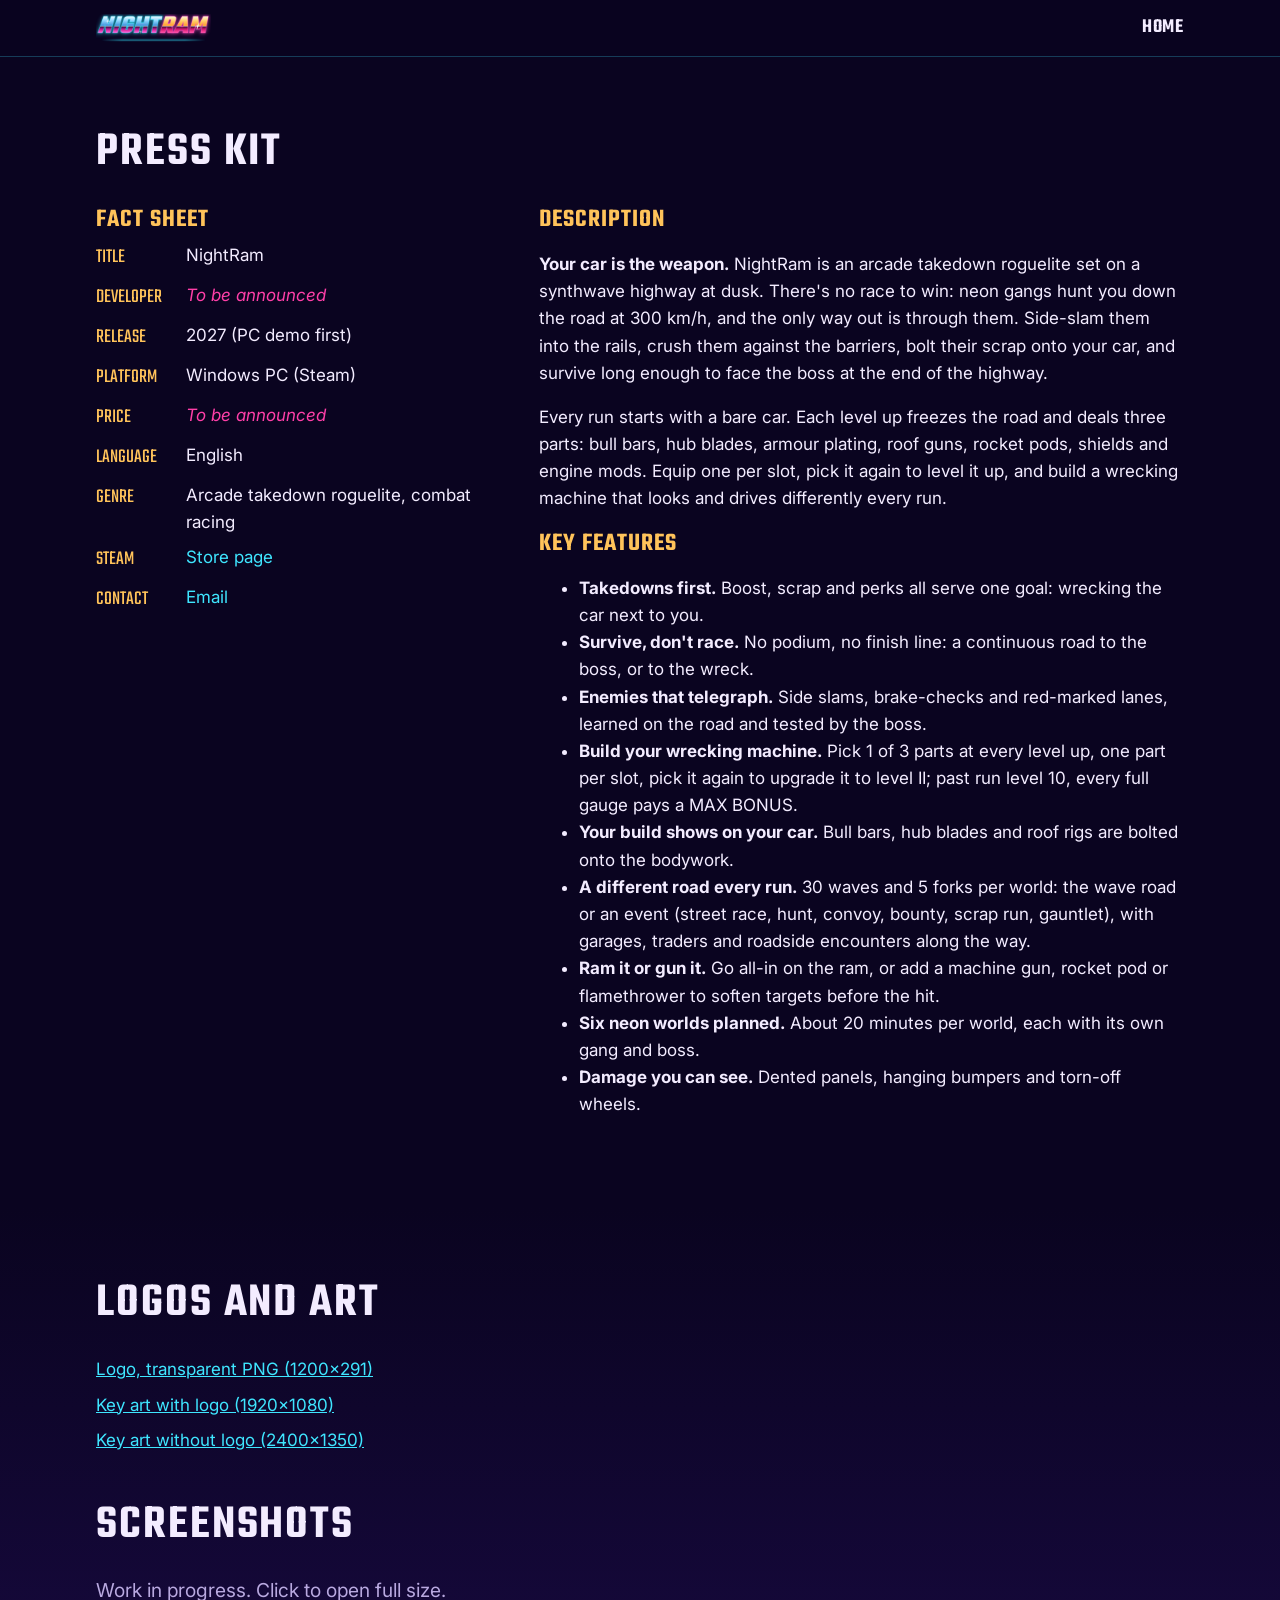
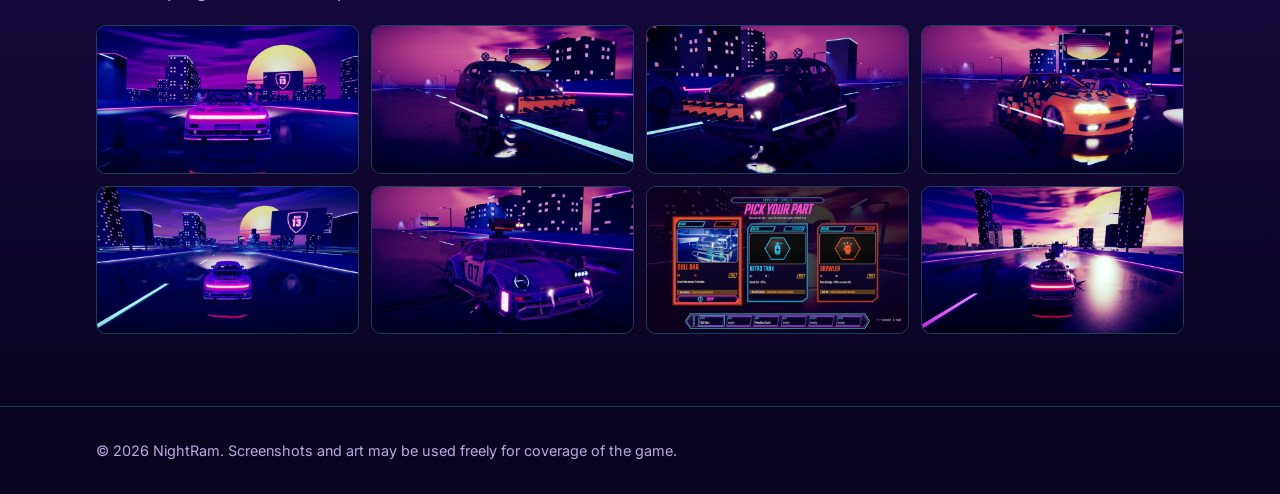
==== press/index.html @ f0ae3eab "NightRam website: one page + press kit, stills and animated loops (plain files, no LFS), GitHub Page" ====
<!doctype html>
<html lang="en">
<head>
  <meta charset="utf-8">
  <meta name="viewport" content="width=device-width, initial-scale=1">
  <title>NightRam Press Kit</title>
  <meta name="description" content="Press kit for NightRam: fact sheet, description, logos and screenshots.">
  <link rel="preconnect" href="https://fonts.googleapis.com">
  <link rel="preconnect" href="https://fonts.gstatic.com" crossorigin>
  <link href="https://fonts.googleapis.com/css2?family=Inter:wght@400;600&family=Teko:wght@500;600&display=swap" rel="stylesheet">
  <link rel="stylesheet" href="../style.css">
</head>
<body>
  <nav class="nav">
    <div class="wrap">
      <a href="../" aria-label="Back to the NightRam home page"><img src="../img/logo.png" alt="NightRam"></a>
      <ul><li><a href="../">Home</a></li></ul>
    </div>
  </nav>

  <section>
    <div class="wrap">
      <h2>Press kit</h2>
      <div class="press-grid">
        <div>
          <h3>Fact sheet</h3>
          <dl class="facts">
            <dt>Title</dt><dd>NightRam</dd>
            <dt>Developer</dt><dd><span class="todo">To be announced</span></dd>
            <dt>Release</dt><dd>2027 (PC demo first)</dd>
            <dt>Platform</dt><dd>Windows PC (Steam)</dd>
            <dt>Price</dt><dd><span class="todo">To be announced</span></dd>
            <dt>Language</dt><dd>English</dd>
            <dt>Genre</dt><dd>Arcade takedown roguelite, combat racing</dd>
            <dt>Steam</dt><dd><a data-link="steam" href="#">Store page</a></dd>
            <dt>Contact</dt><dd><a data-link="contact" href="#">Email</a></dd>
          </dl>
        </div>
        <div>
          <h3>Description</h3>
          <p><strong>Your car is the weapon.</strong> NightRam is an arcade takedown roguelite set on a synthwave
            highway at dusk. There's no race to win: neon gangs hunt you down the road at 300&nbsp;km/h, and the only way
            out is through them. Side-slam them into the rails, crush them against the barriers, bolt their scrap onto
            your car, and survive long enough to face the boss at the end of the highway.</p>
          <p>Every run starts with a bare car. Each level up freezes the road and deals three parts: bull bars,
            hub blades, armour plating, roof guns, rocket pods, shields and engine mods. Equip one per slot, pick it again
            to level it up, and build a wrecking machine that looks and drives differently every run.</p>
          <h3>Key features</h3>
          <ul>
            <li><strong>Takedowns first.</strong> Boost, scrap and perks all serve one goal: wrecking the car next to you.</li>
            <li><strong>Survive, don't race.</strong> No podium, no finish line: a continuous road to the boss, or to the wreck.</li>
            <li><strong>Enemies that telegraph.</strong> Side slams, brake-checks and red-marked lanes, learned on the road and tested by the boss.</li>
            <li><strong>Build your wrecking machine.</strong> Pick 1 of 3 parts at every level up, one part per slot, pick it again to upgrade it to level II; past run level 10, every full gauge pays a MAX BONUS.</li>
            <li><strong>Your build shows on your car.</strong> Bull bars, hub blades and roof rigs are bolted onto the bodywork.</li>
            <li><strong>A different road every run.</strong> 30 waves and 5 forks per world: the wave road or an event (street race, hunt, convoy, bounty, scrap run, gauntlet), with garages, traders and roadside encounters along the way.</li>
            <li><strong>Ram it or gun it.</strong> Go all-in on the ram, or add a machine gun, rocket pod or flamethrower to soften targets before the hit.</li>
            <li><strong>Six neon worlds planned.</strong> About 20 minutes per world, each with its own gang and boss.</li>
            <li><strong>Damage you can see.</strong> Dented panels, hanging bumpers and torn-off wheels.</li>
          </ul>
        </div>
      </div>
    </div>
  </section>

  <section class="alt">
    <div class="wrap">
      <h2>Logos and art</h2>
      <ul class="downloads">
        <li><a href="../img/logo.png" download>Logo, transparent PNG (1200&times;291)</a></li>
        <li><a href="../img/keyart-logo.jpg" download>Key art with logo (1920&times;1080)</a></li>
        <li><a href="../img/hero.jpg" download>Key art without logo (2400&times;1350)</a></li>
      </ul>
      <h2 style="margin-top:48px">Screenshots</h2>
      <p class="lead">Work in progress. Click to open full size.</p>
      <div class="gallery">
        <a href="../img/shot-highway.jpg"><img src="../img/shot-highway.jpg" alt="Highway at sunset" loading="lazy"></a>
        <a href="../img/shot-gang.jpg"><img src="../img/shot-gang.jpg" alt="Raider gang car" loading="lazy"></a>
        <a href="../img/shot-raider.jpg"><img src="../img/shot-raider.jpg" alt="Raider close-up" loading="lazy"></a>
        <a href="../img/shot-desertrat.jpg"><img src="../img/shot-desertrat.jpg" alt="Desert Rat close-up, orange checker livery" loading="lazy"></a>
        <a href="../img/shot-coast.jpg"><img src="../img/shot-coast.jpg" alt="Neon Coast" loading="lazy"></a>
        <a href="../img/shot-build.jpg"><img src="../img/shot-build.jpg" alt="Perk parts on the car" loading="lazy"></a>
        <a href="../img/shot-cards.jpg"><img src="../img/shot-cards.jpg" alt="The level-up part cards" loading="lazy"></a>
        <a href="../img/shot-boss.jpg"><img src="../img/shot-boss.jpg" alt="The Scrap Baron" loading="lazy"></a>
      </div>
    </div>
  </section>

  <footer>
    <div class="wrap"><span>&copy; 2026 NightRam. Screenshots and art may be used freely for coverage of the game.</span></div>
  </footer>
  <script src="../links.js"></script>
  <script src="../lightbox.js"></script>
</body>
</html>
---- style.css ----
:root {
  --bg: #0a0420;
  --bg-2: #140838;
  --ink: #f3ecff;
  --ink-dim: #b9a9e0;
  --cyan: #3fe6ff;
  --pink: #ff3fa8;
  --gold: #ffc35a;
  --line: rgba(63, 230, 255, 0.25);
  --radius: 10px;
  --max: 1120px;
}

* { box-sizing: border-box; }
html { scroll-behavior: smooth; }
body {
  margin: 0;
  background: var(--bg);
  color: var(--ink);
  font: 17px/1.6 "Inter", system-ui, -apple-system, "Segoe UI", sans-serif;
  -webkit-font-smoothing: antialiased;
}
img { max-width: 100%; display: block; }
a { color: var(--cyan); }
h1, h2, h3, .btn, .nav a, .tag {
  font-family: "Teko", "Inter", sans-serif;
  font-weight: 600;
  letter-spacing: 0.04em;
  text-transform: uppercase;
}
h2 { font-size: clamp(2rem, 5vw, 3rem); line-height: 1; margin: 0 0 0.6em; }
h3 { font-size: 1.6rem; line-height: 1.1; margin: 0 0 0.3em; color: var(--gold); }
.wrap { width: 100%; max-width: var(--max); margin: 0 auto; padding: 0 16px; }

/* Nav */
.nav {
  position: sticky; top: 0; z-index: 10;
  background: rgba(10, 4, 32, 0.82);
  backdrop-filter: blur(8px);
  border-bottom: 1px solid var(--line);
}
.nav .wrap { display: flex; align-items: center; justify-content: space-between; height: 56px; gap: 16px; }
.nav img { height: 28px; width: auto; }
.nav ul { list-style: none; display: flex; gap: 20px; margin: 0; padding: 0; }
.nav a { color: var(--ink); text-decoration: none; font-size: 1.25rem; }
.nav a:hover { color: var(--cyan); }
@media (max-width: 640px) { .nav ul li.hide-sm { display: none; } }

/* Hero */
.hero {
  position: relative;
  min-height: min(92vh, 860px);
  display: flex; align-items: flex-end;
  background: url("img/hero.jpg") 70% center / cover no-repeat var(--bg-2);
}
.hero::after {
  content: ""; position: absolute; inset: 0;
  background: linear-gradient(180deg, rgba(10,4,32,0) 35%, rgba(10,4,32,0.85) 78%, var(--bg) 100%),
              linear-gradient(90deg, rgba(10,4,32,0.7) 0%, rgba(10,4,32,0) 60%);
}
.hero .wrap { position: relative; z-index: 1; padding-bottom: 56px; }
.hero .logo { width: min(640px, 100%); margin-left: -8px; }
.hero .pitch { font-size: clamp(1.1rem, 2.4vw, 1.4rem); max-width: 36em; margin: 12px 0 28px; }
.cta { display: flex; flex-wrap: wrap; gap: 12px; align-items: center; }
.btn {
  display: inline-flex; align-items: center; gap: 8px;
  padding: 10px 22px 6px;
  font-size: 1.5rem; line-height: 1;
  border-radius: var(--radius);
  text-decoration: none; color: var(--bg);
  background: linear-gradient(180deg, var(--cyan), #22a8ff);
  box-shadow: 0 0 24px rgba(63, 230, 255, 0.45);
  border: 0; cursor: pointer;
}
.btn:hover { filter: brightness(1.1); }
.btn.alt { background: transparent; color: var(--ink); border: 2px solid var(--pink); box-shadow: 0 0 18px rgba(255, 63, 168, 0.35); }
.btn[aria-disabled="true"] { opacity: 0.55; pointer-events: none; }
.soon { color: var(--ink-dim); font-size: 0.95rem; }

/* Sections */
section { padding: 72px 0; }
section.alt { background: linear-gradient(180deg, var(--bg) 0%, var(--bg-2) 50%, var(--bg) 100%); }
.lead { font-size: 1.2rem; color: var(--ink-dim); max-width: 42em; margin-top: -0.2em; }

.features { display: grid; gap: 40px; margin-top: 40px; }
.feature { display: grid; gap: 24px; align-items: center; grid-template-columns: 1fr; }
.feature img { border-radius: var(--radius); border: 1px solid var(--line); }
@media (min-width: 820px) {
  .feature { grid-template-columns: 1.25fr 1fr; gap: 40px; }
  .features .feature:nth-child(even) { grid-template-columns: 1fr 1.25fr; }
  .features .feature:nth-child(even) > img, .features .feature:nth-child(even) > figure { order: 2; }
}
.feature p { margin: 0; color: var(--ink-dim); }

.tags { display: flex; flex-wrap: wrap; gap: 8px; margin-top: 24px; }
.tag { font-size: 1.1rem; padding: 4px 12px 1px; border: 1px solid var(--line); border-radius: 999px; color: var(--cyan); }

.gallery { display: grid; gap: 12px; grid-template-columns: repeat(auto-fill, minmax(260px, 1fr)); }
.gallery a { display: block; border-radius: var(--radius); overflow: hidden; border: 1px solid var(--line); }
.gallery img { aspect-ratio: 16 / 9; object-fit: cover; width: 100%; transition: transform .25s; }
.gallery a:hover img { transform: scale(1.04); }

.signup { text-align: center; }
.signup .cta { justify-content: center; }

footer { border-top: 1px solid var(--line); padding: 32px 0; color: var(--ink-dim); font-size: 0.9rem; }
footer .wrap { display: flex; flex-wrap: wrap; gap: 12px 24px; justify-content: space-between; }

/* Press kit */
.facts { display: grid; grid-template-columns: max-content 1fr; gap: 8px 24px; margin: 0; }
.facts dt { font-family: "Teko", sans-serif; text-transform: uppercase; font-size: 1.25rem; color: var(--gold); }
.facts dd { margin: 0; }
.todo { color: var(--pink); font-style: italic; }
.press-grid { display: grid; gap: 40px; grid-template-columns: 1fr; }
@media (min-width: 820px) { .press-grid { grid-template-columns: 1fr 1.6fr; } }
.downloads { list-style: none; padding: 0; margin: 0; display: grid; gap: 8px; }
@media (max-width: 480px) { .facts { grid-template-columns: 1fr; gap: 0 0; } .facts dd { margin-bottom: 10px; } }

/* Gallery viewer (lightbox.js) */
.lightbox {
  position: fixed; inset: 0; z-index: 100;
  display: flex; align-items: center; justify-content: center;
  background: rgba(5, 2, 18, 0.92);
  padding: 56px 16px; cursor: zoom-out;
}
.lightbox[hidden] { display: none; }
.lightbox img {
  max-width: min(1600px, 100%); max-height: 100%;
  border-radius: var(--radius); border: 1px solid var(--line);
  box-shadow: 0 0 40px rgba(63, 230, 255, 0.25); cursor: default;
}
.lightbox button {
  position: absolute; border: 0; background: rgba(20, 8, 56, 0.8); color: var(--ink);
  font: 600 2rem/1 "Teko", sans-serif; width: 48px; height: 48px; border-radius: 999px; cursor: pointer;
}
.lightbox button:hover { color: var(--cyan); }
.lb-close { top: 12px; right: 12px; }
.lb-prev { left: 12px; top: 50%; transform: translateY(-50%); }
.lb-next { right: 12px; top: 50%; transform: translateY(-50%); }
@media (max-width: 640px) { .lb-prev, .lb-next { top: auto; bottom: 12px; transform: none; } }

/* Media figures: a still image now, an animated loop when media/<name>.webm|mp4 exists (media.js) */
figure.media { margin: 0; }
figure.media img, figure.media video {
  display: block; width: 100%; aspect-ratio: 16 / 9; object-fit: cover;
  border-radius: var(--radius); border: 1px solid var(--line); background: var(--bg-2);
}

/* Build section (roguelike loop) */
.build-hero { margin-top: 32px; align-items: start; }
@media (min-width: 820px) { .build-hero { grid-template-columns: 1.3fr 1fr; } }
.steps { list-style: none; counter-reset: step; margin: 0; padding: 0; display: grid; gap: 16px; }
.steps li { counter-increment: step; position: relative; padding-left: 44px; }
.steps li::before {
  content: counter(step); position: absolute; left: 0; top: -2px;
  width: 32px; height: 32px; border-radius: 8px; border: 2px solid var(--pink);
  font: 600 1.4rem/30px "Teko", sans-serif; text-align: center; color: var(--pink);
}
.steps h3 { font-size: 1.35rem; margin: 0 0 2px; }
.steps p { margin: 0; color: var(--ink-dim); font-size: 0.97rem; }
.parts-title { margin: 40px 0 0; font-family: "Teko", sans-serif; text-transform: uppercase; font-size: 1.4rem; color: var(--gold); letter-spacing: 0.04em; }
.parts .tag { color: var(--ink); border-color: rgba(255, 63, 168, 0.4); }

/* Hero background loop (media.js, data-bg-loop): sits over the still, under the gradient and the text */
.hero-video {
  position: absolute; inset: 0; width: 100%; height: 100%;
  object-fit: cover; object-position: 70% center;
  opacity: 0; transition: opacity 0.8s ease;
}
.hero-video.ready { opacity: 1; }
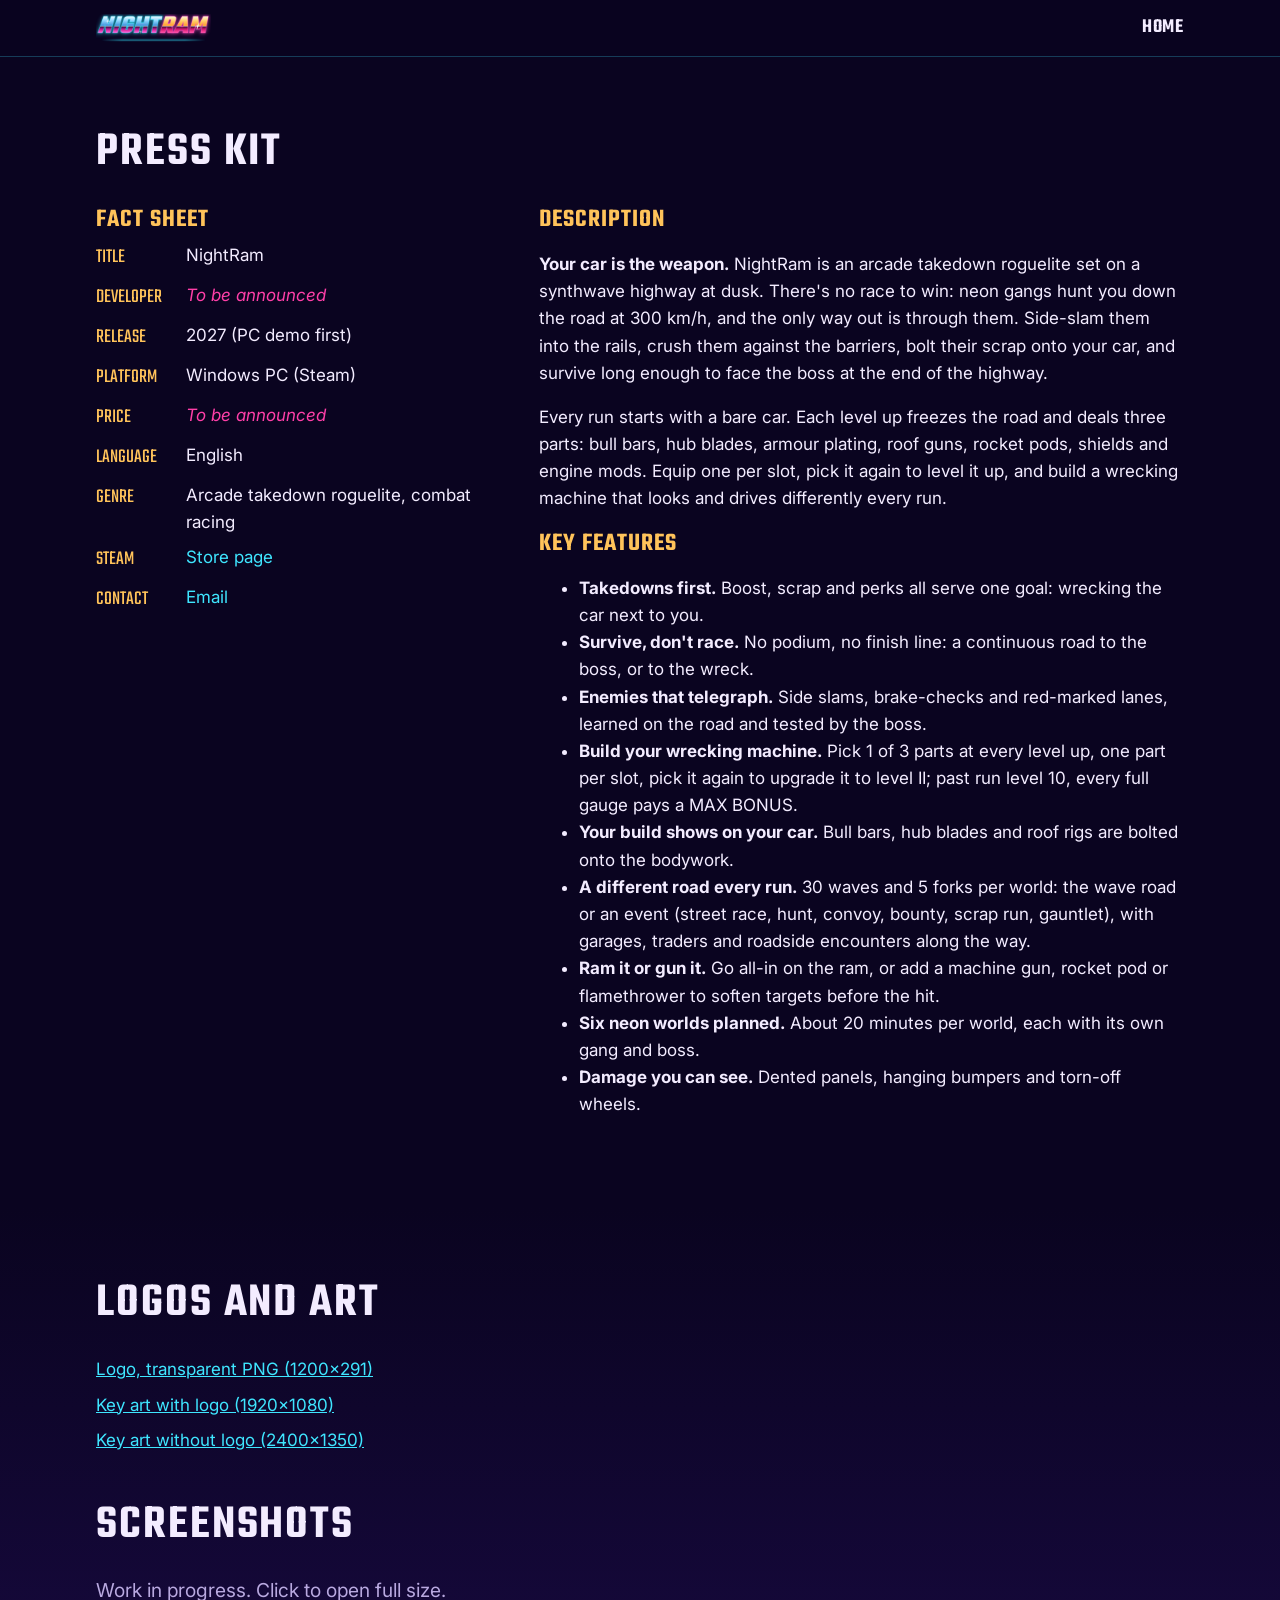
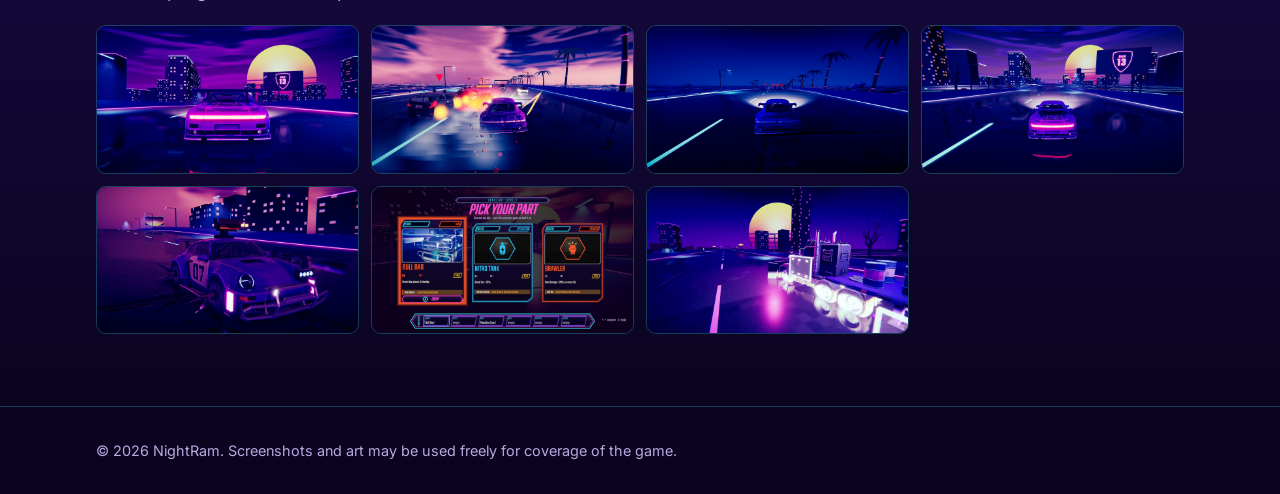
==== commit e049b052: "Images without the old enemy neons (interim: Neon Coast shots, boss retake frame) Co-Authored-By: Cl" ====
--- a/press/index.html
+++ b/press/index.html
@@ -74,13 +74,12 @@
       <p class="lead">Work in progress. Click to open full size.</p>
       <div class="gallery">
         <a href="../img/shot-highway.jpg"><img src="../img/shot-highway.jpg" alt="Highway at sunset" loading="lazy"></a>
-        <a href="../img/shot-gang.jpg"><img src="../img/shot-gang.jpg" alt="Raider gang car" loading="lazy"></a>
-        <a href="../img/shot-raider.jpg"><img src="../img/shot-raider.jpg" alt="Raider close-up" loading="lazy"></a>
-        <a href="../img/shot-desertrat.jpg"><img src="../img/shot-desertrat.jpg" alt="Desert Rat close-up, orange checker livery" loading="lazy"></a>
+        <a href="../img/shot-coast-chase.jpg"><img src="../img/shot-coast-chase.jpg" alt="The GL1TCH 911 chasing gang cars on Neon Coast at sunset, a hit car exploding ahead" loading="lazy"></a>
+        <a href="../img/shot-coast-night.jpg"><img src="../img/shot-coast-night.jpg" alt="The GL1TCH 911 on the Neon Coast seafront at night, palm trees along the road" loading="lazy"></a>
         <a href="../img/shot-coast.jpg"><img src="../img/shot-coast.jpg" alt="Neon Coast" loading="lazy"></a>
         <a href="../img/shot-build.jpg"><img src="../img/shot-build.jpg" alt="Perk parts on the car" loading="lazy"></a>
         <a href="../img/shot-cards.jpg"><img src="../img/shot-cards.jpg" alt="The level-up part cards" loading="lazy"></a>
-        <a href="../img/shot-boss.jpg"><img src="../img/shot-boss.jpg" alt="The Scrap Baron" loading="lazy"></a>
+        <a href="../img/shot-boss-cab.jpg"><img src="../img/shot-boss-cab.jpg" alt="The Scrap Baron's rig, lit up, against the retro sun" loading="lazy"></a>
       </div>
     </div>
   </section>
--- a/style.css
+++ b/style.css
@@ -161,6 +161,22 @@
 .parts-title { margin: 40px 0 0; font-family: "Teko", sans-serif; text-transform: uppercase; font-size: 1.4rem; color: var(--gold); letter-spacing: 0.04em; }
 .parts .tag { color: var(--ink); border-color: rgba(255, 63, 168, 0.4); }
 
+/* Damage section: a loop with the key points, then a strip of stills */
+.damage-hero { margin-top: 32px; align-items: start; }
+@media (min-width: 820px) { .damage-hero { grid-template-columns: 1.3fr 1fr; } }
+.damage-points { list-style: none; margin: 0; padding: 0; display: grid; gap: 16px; }
+.damage-points li { padding-left: 16px; border-left: 3px solid var(--pink); }
+.damage-points h3 { font-size: 1.35rem; margin: 0 0 2px; }
+.damage-points p { margin: 0; color: var(--ink-dim); font-size: 0.97rem; }
+.damage-grid { display: grid; gap: 20px; margin-top: 32px; grid-template-columns: 1fr; }
+@media (min-width: 640px) { .damage-grid { grid-template-columns: repeat(3, 1fr); } }
+.damage-grid figure { margin: 0; }
+.damage-grid img {
+  display: block; width: 100%; aspect-ratio: 16 / 9; object-fit: cover;
+  border-radius: var(--radius); border: 1px solid var(--line); background: var(--bg-2);
+}
+.damage-grid figcaption { margin-top: 8px; color: var(--ink-dim); font-size: 0.9rem; }
+
 /* Hero background loop (media.js, data-bg-loop): sits over the still, under the gradient and the text */
 .hero-video {
   position: absolute; inset: 0; width: 100%; height: 100%;
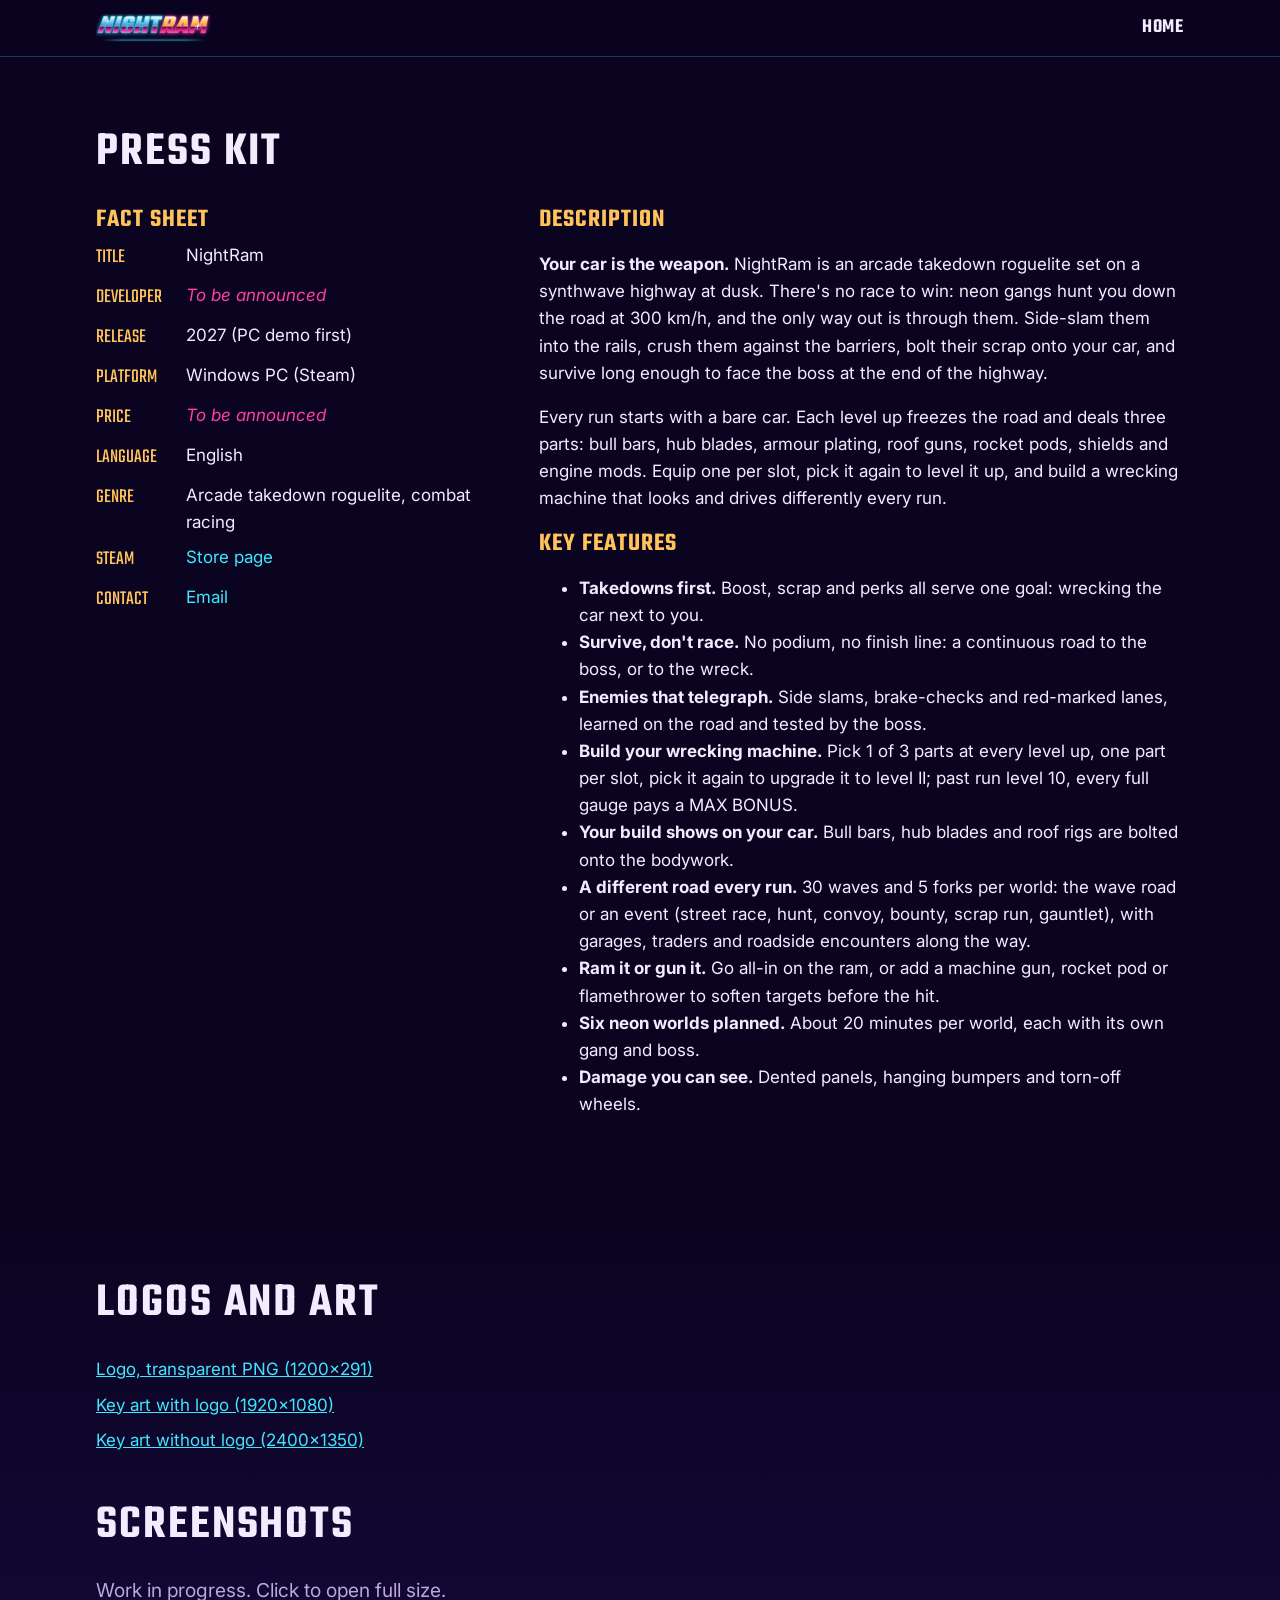
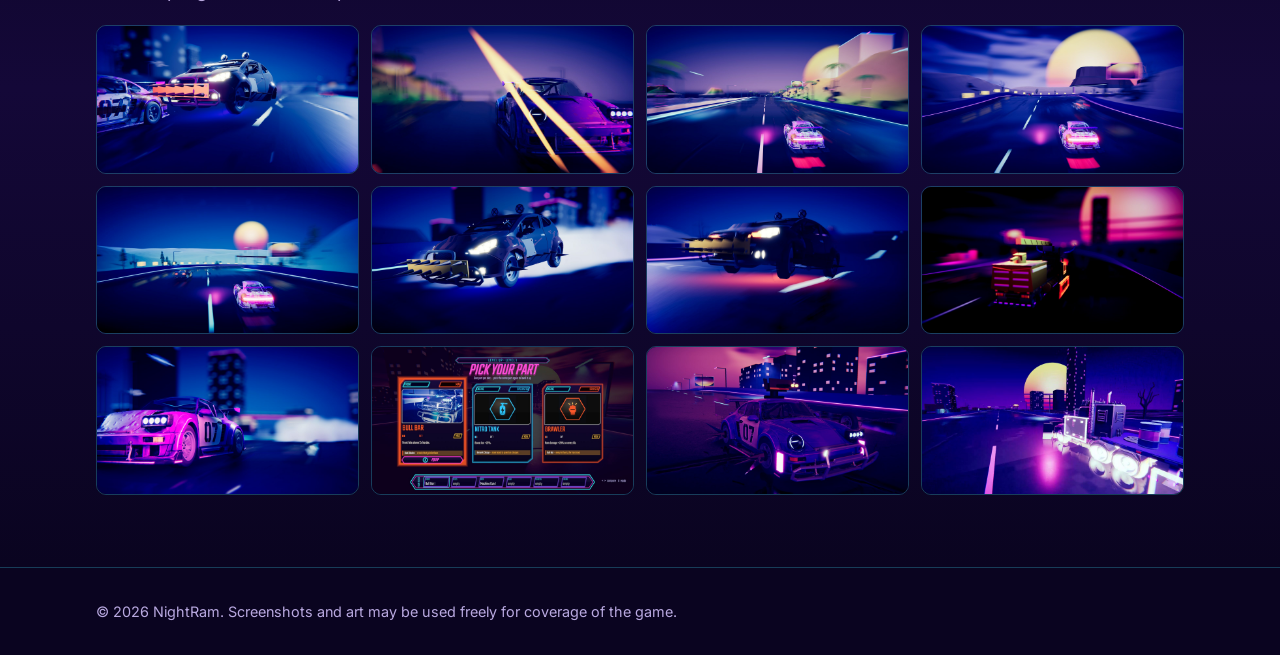
==== commit 556f8c5d: "Art's marketing captures (GL1TCH v2): gallery, press kit, takedown and damage stills; car_damage loo" ====
--- a/press/index.html
+++ b/press/index.html
@@ -73,12 +73,17 @@
       <h2 style="margin-top:48px">Screenshots</h2>
       <p class="lead">Work in progress. Click to open full size.</p>
       <div class="gallery">
-        <a href="../img/shot-highway.jpg"><img src="../img/shot-highway.jpg" alt="Highway at sunset" loading="lazy"></a>
-        <a href="../img/shot-coast-chase.jpg"><img src="../img/shot-coast-chase.jpg" alt="The GL1TCH 911 chasing gang cars on Neon Coast at sunset, a hit car exploding ahead" loading="lazy"></a>
-        <a href="../img/shot-coast-night.jpg"><img src="../img/shot-coast-night.jpg" alt="The GL1TCH 911 on the Neon Coast seafront at night, palm trees along the road" loading="lazy"></a>
-        <a href="../img/shot-coast.jpg"><img src="../img/shot-coast.jpg" alt="Neon Coast" loading="lazy"></a>
+        <a href="../img/shot-takedown.jpg"><img src="../img/shot-takedown.jpg" alt="Takedown: a Raider with a spiked ram plate knocked into the air next to the battered GL1TCH 911" loading="lazy"></a>
+        <a href="../img/shot-coast-wreck.jpg"><img src="../img/shot-coast-wreck.jpg" alt="The battered GL1TCH 911 in a shower of sparks on Neon Coast" loading="lazy"></a>
+        <a href="../img/shot-coast-world.jpg"><img src="../img/shot-coast-world.jpg" alt="Neon Coast: the seafront highway at sunset, palm trees on the hillside" loading="lazy"></a>
+        <a href="../img/shot-desert.jpg"><img src="../img/shot-desert.jpg" alt="Red Wasteland: the desert highway under a huge setting sun, a gang car ahead" loading="lazy"></a>
+        <a href="../img/shot-mountain.jpg"><img src="../img/shot-mountain.jpg" alt="Ghost Town: a snowy mountain highway at night under a retro sun, a gang car ahead" loading="lazy"></a>
+        <a href="../img/shot-raider.jpg"><img src="../img/shot-raider.jpg" alt="A Raider gang car with a spiked ram plate on the city highway" loading="lazy"></a>
+        <a href="../img/shot-desert-gang.jpg"><img src="../img/shot-desert-gang.jpg" alt="An Iron Bulls gang car with a bull bar on the desert road" loading="lazy"></a>
+        <a href="../img/shot-ironbull.jpg"><img src="../img/shot-ironbull.jpg" alt="The Iron Bull boss rig chased under a neon gate, a red sun behind" loading="lazy"></a>
+        <a href="../img/shot-glitch911.jpg"><img src="../img/shot-glitch911.jpg" alt="The GL1TCH 911 and its 07 livery, close up at night" loading="lazy"></a>
+        <a href="../img/shot-cards.jpg"><img src="../img/shot-cards.jpg" alt="The level-up part cards" loading="lazy"></a>
         <a href="../img/shot-build.jpg"><img src="../img/shot-build.jpg" alt="Perk parts on the car" loading="lazy"></a>
-        <a href="../img/shot-cards.jpg"><img src="../img/shot-cards.jpg" alt="The level-up part cards" loading="lazy"></a>
         <a href="../img/shot-boss-cab.jpg"><img src="../img/shot-boss-cab.jpg" alt="The Scrap Baron's rig, lit up, against the retro sun" loading="lazy"></a>
       </div>
     </div>
